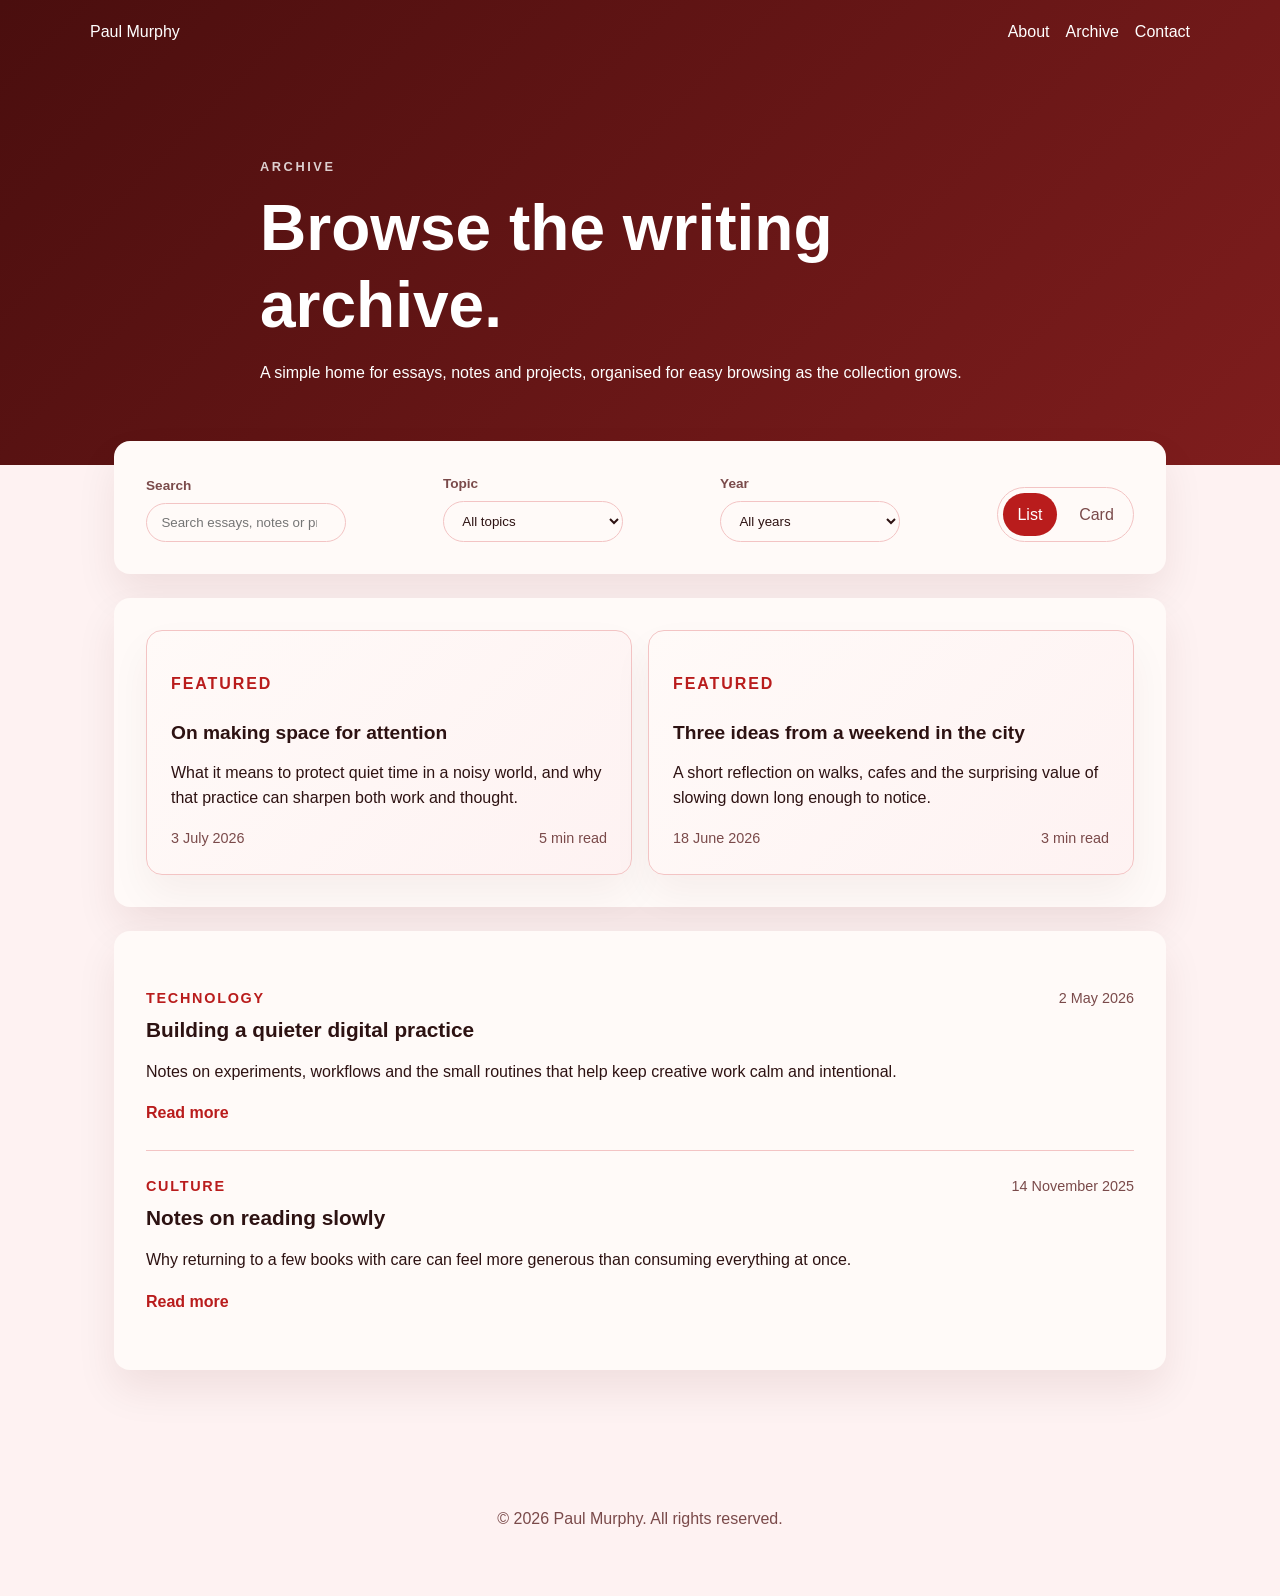
==== archive.html @ 60848991 "Add blog-style archive experience Co-authored-by: Copilot App <223556219+Copilot@users.noreply.githu" ====
<!doctype html>
<html lang="en">
  <head>
    <meta charset="UTF-8" />
    <meta name="viewport" content="width=device-width, initial-scale=1.0" />
    <meta name="description" content="Browse Paul Murphy's archive of essays, notes and projects." />
    <title>Archive | Paul Murphy</title>
    <link rel="icon" type="image/svg+xml" href="favicon.svg" />
    <link rel="stylesheet" href="styles.css" />
  </head>
  <body>
    <header class="archive-header">
      <nav class="top-nav archive-nav">
        <a href="index.html" class="brand">Paul Murphy</a>
        <div class="nav-links">
          <a href="index.html#about">About</a>
          <a href="archive.html" class="active">Archive</a>
          <a href="index.html#contact">Contact</a>
        </div>
      </nav>

      <div class="archive-intro">
        <p class="eyebrow">Archive</p>
        <h1>Browse the writing archive.</h1>
        <p>
          A simple home for essays, notes and projects, organised for easy browsing as the collection grows.
        </p>
      </div>
    </header>

    <main class="archive-page">
      <section class="archive-toolbar section">
        <div class="search-group">
          <label for="search-input">Search</label>
          <input id="search-input" type="search" placeholder="Search essays, notes or projects" />
        </div>
        <div class="filter-group">
          <label for="topic-filter">Topic</label>
          <select id="topic-filter">
            <option value="all">All topics</option>
            <option value="Culture">Culture</option>
            <option value="Creativity">Creativity</option>
            <option value="Technology">Technology</option>
          </select>
        </div>
        <div class="filter-group">
          <label for="year-filter">Year</label>
          <select id="year-filter">
            <option value="all">All years</option>
            <option value="2026">2026</option>
            <option value="2025">2025</option>
          </select>
        </div>
        <div class="view-toggle" role="group" aria-label="Choose archive view">
          <button class="view-btn active" data-view="list" type="button">List</button>
          <button class="view-btn" data-view="card" type="button">Card</button>
        </div>
      </section>

      <section id="featured-posts" class="featured-posts section" aria-label="Featured entries"></section>

      <section id="archive-list" class="archive-list section" data-view="list">
        <div id="archive-items" class="archive-items"></div>
      </section>
    </main>

    <footer>
      <p>© 2026 Paul Murphy. All rights reserved.</p>
    </footer>

    <script src="script.js"></script>
  </body>
</html>
---- styles.css ----
:root {
  color-scheme: light;
  --bg: #4a0e0e;
  --bg-soft: #7f1d1d;
  --surface: #fffaf8;
  --surface-alt: #fef2f2;
  --text: #2d1212;
  --muted: #7a4a4a;
  --accent: #b91c1c;
  --accent-dark: #7f1d1d;
  --border: #f3c4c4;
  --header-bg: rgba(255, 255, 255, 0);
  --header-text: #ffffff;
}

* {
  box-sizing: border-box;
}

html {
  scroll-behavior: smooth;
}

body {
  margin: 0;
  font-family: Inter, "Segoe UI", Roboto, Arial, sans-serif;
  line-height: 1.6;
  color: var(--text);
  background: var(--surface-alt);
}

img {
  max-width: 100%;
  display: block;
}

.hero {
  position: relative;
  min-height: 100vh;
  display: flex;
  flex-direction: column;
  justify-content: flex-start;
  padding: 0 1.5rem 4rem;
  color: white;
  overflow: hidden;
  background:
    linear-gradient(135deg, rgba(74, 14, 14, 0.82) 0%, rgba(127, 29, 29, 0.78) 100%),
    url("https://images.unsplash.com/photo-1495020689067-958852a7765e?auto=format&fit=crop&w=1600&q=80") center/cover no-repeat;
}

.hero::after {
  content: "";
  position: absolute;
  inset: 0;
  background: linear-gradient(180deg, rgba(0, 0, 0, 0.2) 0%, rgba(0, 0, 0, 0.35) 100%);
  pointer-events: none;
}

.top-nav {
  position: sticky;
  top: 0;
  z-index: 10;
  display: flex;
  justify-content: space-between;
  align-items: center;
  max-width: 1100px;
  width: 100%;
  margin: 0 auto;
  padding: 1.2rem 0;
  background: var(--header-bg);
  color: var(--header-text);
  transition: background 180ms ease, color 180ms ease, box-shadow 180ms ease;
}

body.scrolled .top-nav {
  background: rgba(255, 255, 255, 0.96);
  color: var(--accent-dark);
  box-shadow: 0 8px 24px rgba(74, 14, 14, 0.1);
}

.brand,
.nav-links a {
  color: inherit;
  text-decoration: none;
}

.nav-links {
  display: flex;
  gap: 1rem;
}

.hero-content {
  position: relative;
  z-index: 1;
  max-width: 760px;
  margin: auto 0;
  text-align: left;
  padding-top: 3rem;
}

.eyebrow {
  text-transform: uppercase;
  letter-spacing: 0.2em;
  font-size: 0.8rem;
  font-weight: 700;
  opacity: 0.8;
}

h1,
h2,
h3 {
  line-height: 1.2;
}

h1 {
  font-size: clamp(2.4rem, 5vw, 4rem);
  margin: 0.3rem 0 1rem;
}

.hero-copy {
  font-size: 1.1rem;
  max-width: 650px;
  margin: 0 0 2rem;
  color: rgba(255, 255, 255, 0.92);
}

.hero-actions {
  display: flex;
  justify-content: flex-start;
  gap: 1rem;
  flex-wrap: wrap;
}

.button {
  display: inline-block;
  padding: 0.8rem 1.2rem;
  border-radius: 999px;
  text-decoration: none;
  font-weight: 600;
  transition: transform 120ms ease, background 120ms ease;
}

.button:hover {
  transform: translateY(-1px);
}

.button.primary {
  background: white;
  color: var(--accent-dark);
}

.button.secondary {
  background: rgba(255, 255, 255, 0.16);
  color: white;
  border: 1px solid rgba(255, 255, 255, 0.24);
}

main {
  max-width: 1100px;
  margin: -2rem auto 0;
  padding: 0 1.5rem 4rem;
  position: relative;
  z-index: 2;
}

.archive-header {
  background: linear-gradient(135deg, var(--bg) 0%, var(--bg-soft) 100%);
  color: white;
  padding: 0 1.5rem 4rem;
}

.archive-nav {
  max-width: 1100px;
  margin: 0 auto;
}

.archive-intro {
  max-width: 760px;
  margin: 3rem auto 0;
  padding-top: 2rem;
}

.archive-page {
  margin: 0 auto;
  padding: 0 1.5rem 4rem;
}

.archive-toolbar {
  display: flex;
  flex-wrap: wrap;
  gap: 1rem;
  align-items: end;
  justify-content: space-between;
  margin-top: -1.5rem;
}
 
.search-group,
.filter-group {
  display: flex;
  flex-direction: column;
  gap: 0.35rem;
  min-width: 180px;
}
 
.search-group label,
.filter-group label {
  font-size: 0.85rem;
  font-weight: 600;
  color: var(--muted);
}
 
.search-group input,
.filter-group select {
  border: 1px solid var(--border);
  border-radius: 999px;
  padding: 0.7rem 0.9rem;
  background: var(--surface);
  color: var(--text);
}
 
.view-toggle {
  display: inline-flex;
  gap: 0.5rem;
  padding: 0.3rem;
  border: 1px solid var(--border);
  border-radius: 999px;
  background: var(--surface);
}
 
.view-btn {
  border: none;
  background: transparent;
  color: var(--muted);
  padding: 0.55rem 0.9rem;
  border-radius: 999px;
  cursor: pointer;
  font: inherit;
}
 
.view-btn.active {
  background: var(--accent);
  color: white;
}
 
.featured-posts {
  display: grid;
  gap: 1rem;
  grid-template-columns: repeat(2, minmax(0, 1fr));
}
 
.featured-card {
  background: linear-gradient(135deg, rgba(255, 250, 248, 0.96) 0%, rgba(254, 242, 242, 0.96) 100%);
  border: 1px solid var(--border);
  border-radius: 1rem;
  padding: 1.5rem;
  box-shadow: 0 20px 40px rgba(74, 14, 14, 0.05);
}
 
.featured-card h3 {
  margin: 0.5rem 0 0.6rem;
  font-size: 1.2rem;
}
 
.archive-items {
  display: flex;
  flex-direction: column;
  gap: 0;
}
 
.archive-list[data-view="list"] .archive-item {
  display: block;
  padding: 1.5rem 0;
  border-bottom: 1px solid var(--border);
}
 
.archive-list[data-view="list"] .archive-item:last-child {
  border-bottom: none;
}
 
.archive-list[data-view="card"] .archive-items {
  display: grid;
  grid-template-columns: repeat(2, minmax(0, 1fr));
  gap: 1rem;
}
 
.archive-list[data-view="card"] .archive-item {
  background: var(--surface);
  border: 1px solid var(--border);
  border-radius: 1rem;
  padding: 1.5rem;
  box-shadow: 0 20px 40px rgba(74, 14, 14, 0.06);
}
 
.archive-item h2 {
  margin: 0.5rem 0 0.6rem;
  font-size: 1.3rem;
}
 
.archive-meta {
  display: flex;
  justify-content: space-between;
  gap: 1rem;
  color: var(--muted);
  font-size: 0.9rem;
}
 
.archive-tag {
  display: inline-flex;
  align-items: center;
  gap: 0.25rem;
  font-weight: 700;
  text-transform: uppercase;
  letter-spacing: 0.12em;
  color: var(--accent);
}
 
.text-link {
  color: var(--accent);
  font-weight: 600;
  text-decoration: none;
}
 
.empty-state {
  padding: 1.5rem 0;
  color: var(--muted);
}

.section {
  background: var(--surface);
  padding: 2rem;
  border-radius: 1rem;
  box-shadow: 0 20px 40px rgba(74, 14, 14, 0.08);
  margin-bottom: 1.5rem;
}

.cards {
  display: grid;
  grid-template-columns: repeat(3, minmax(0, 1fr));
  gap: 1rem;
  padding: 0;
  background: transparent;
  box-shadow: none;
}

.card {
  background: var(--surface);
  padding: 2rem;
  border-radius: 1rem;
  box-shadow: 0 20px 40px rgba(74, 14, 14, 0.08);
}

.contact {
  margin-bottom: 0;
}

footer {
  text-align: center;
  padding: 2rem 1.5rem 3rem;
  color: var(--muted);
}

@media (max-width: 768px) {
  .hero {
    padding: 0 1rem 3rem;
  }

  .top-nav {
    flex-direction: column;
    gap: 0.8rem;
    align-items: flex-start;
  }

  .nav-links {
    gap: 0.75rem;
    flex-wrap: wrap;
  }

  .hero-content {
    padding-top: 2rem;
  }

  .cards {
    grid-template-columns: 1fr;
  }

  .section {
    padding: 1.5rem;
  }
}
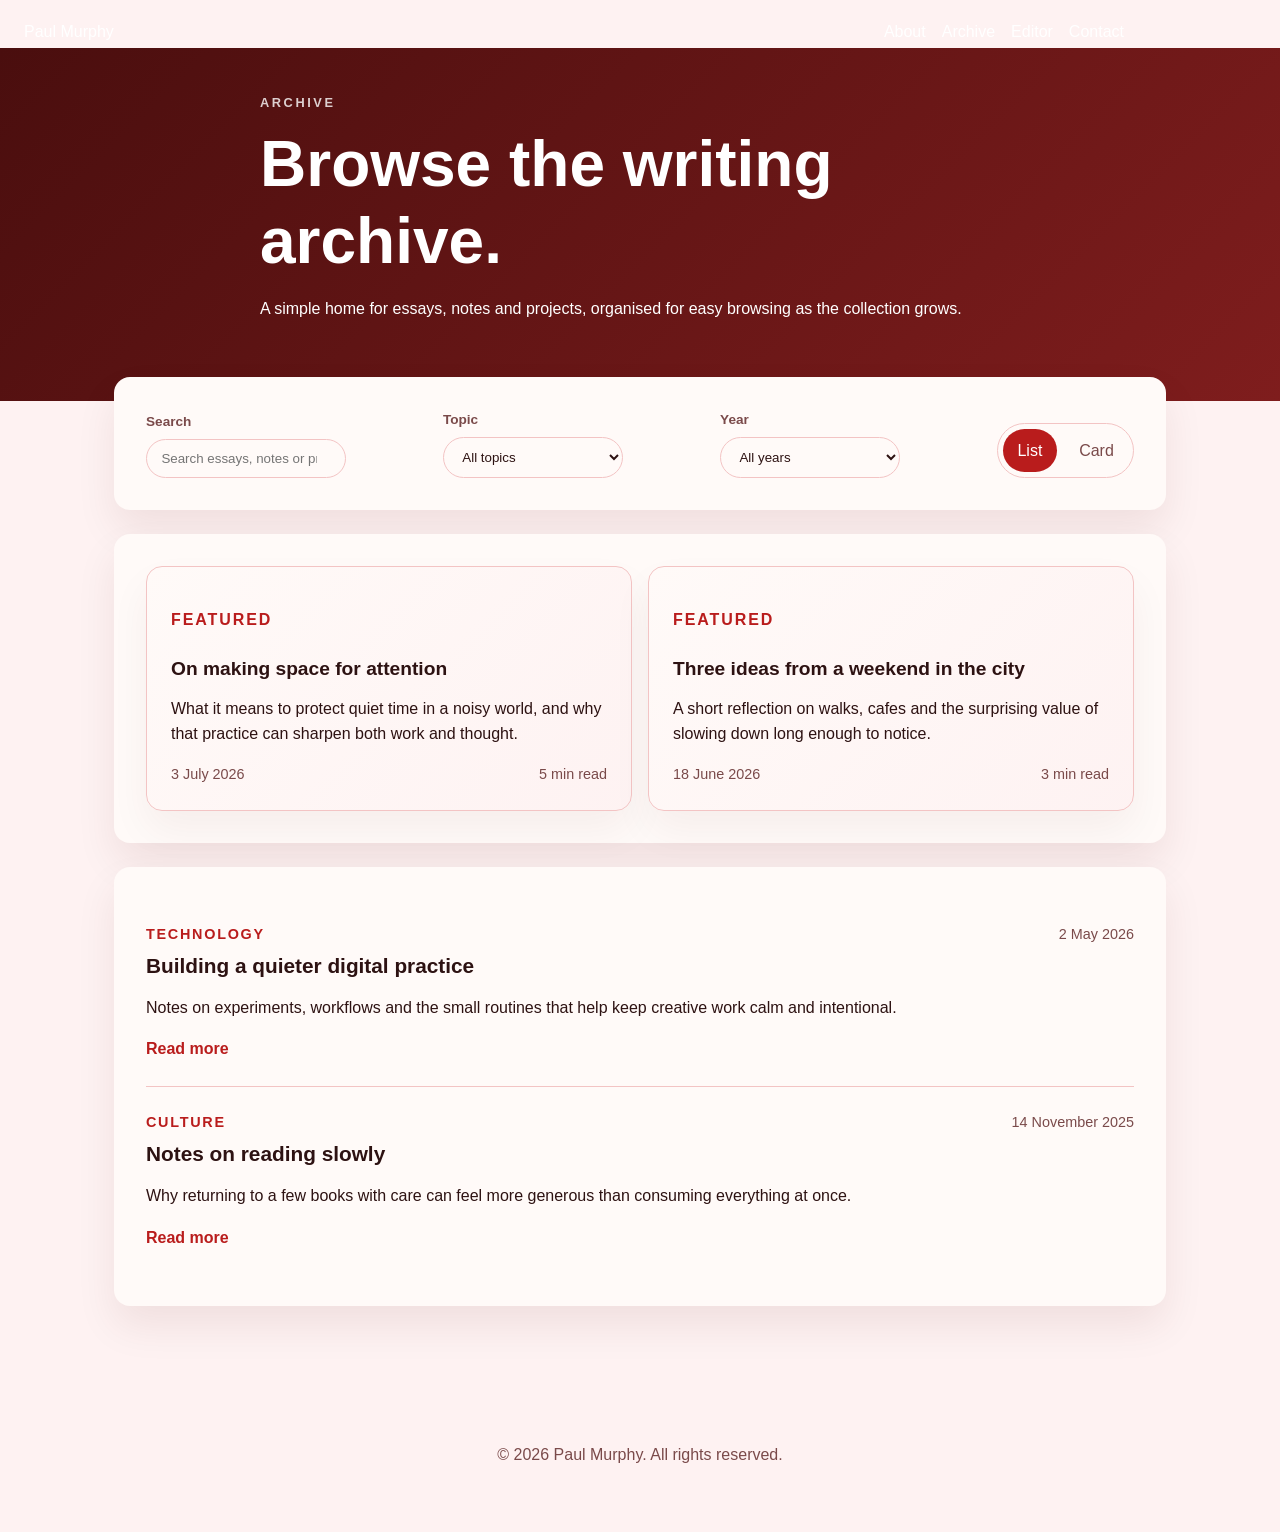
==== commit 4db24d2d: "Add WYSIWYG editor and post pages Co-authored-by: Copilot App <223556219+Copilot@users.noreply.githu" ====
--- a/archive.html
+++ b/archive.html
@@ -15,6 +15,7 @@
         <div class="nav-links">
           <a href="index.html#about">About</a>
           <a href="archive.html" class="active">Archive</a>
+          <a href="editor.html">Editor</a>
           <a href="index.html#contact">Contact</a>
         </div>
       </nav>
--- a/styles.css
+++ b/styles.css
@@ -57,7 +57,7 @@
 }
 
 .top-nav {
-  position: sticky;
+  position: fixed;
   top: 0;
   z-index: 10;
   display: flex;
@@ -386,4 +386,210 @@
   .section {
     padding: 1.5rem;
   }
-}
+
+  .editor-shell {
+    grid-template-columns: 1fr;
+  }
+
+  .editor-sidebar {
+    order: 2;
+  }
+}
+
+.editor-page .archive-header {
+  min-height: auto;
+}
+
+.editor-shell {
+  display: grid;
+  grid-template-columns: minmax(260px, 320px) 1fr;
+  gap: 1.5rem;
+  max-width: 1300px;
+  margin: 0 auto;
+  padding: 2rem 1.5rem 4rem;
+}
+
+.editor-sidebar,
+.editor-workspace {
+  display: flex;
+  flex-direction: column;
+  gap: 1rem;
+}
+
+.editor-sidebar-actions {
+  display: flex;
+  gap: 0.75rem;
+  flex-wrap: wrap;
+}
+
+.full-width {
+  width: 100%;
+}
+
+.entry-list {
+  display: flex;
+  flex-direction: column;
+  gap: 0.8rem;
+}
+
+.entry-list h3 {
+  margin: 0.4rem 0 0.2rem;
+  font-size: 0.9rem;
+  text-transform: uppercase;
+  letter-spacing: 0.16em;
+  color: var(--muted);
+}
+
+.entry-group {
+  display: flex;
+  flex-direction: column;
+  gap: 0.5rem;
+}
+
+.entry-card {
+  border: 1px solid var(--border);
+  background: var(--surface);
+  border-radius: 0.9rem;
+  padding: 0.85rem 1rem;
+  text-align: left;
+  cursor: pointer;
+  display: flex;
+  flex-direction: column;
+  gap: 0.2rem;
+  color: var(--text);
+}
+
+.entry-card.active {
+  border-color: var(--accent);
+  box-shadow: 0 10px 24px rgba(185, 28, 28, 0.14);
+}
+
+.entry-card span {
+  color: var(--muted);
+  font-size: 0.85rem;
+}
+
+.editor-toolbar {
+  display: flex;
+  flex-wrap: wrap;
+  gap: 0.5rem;
+  padding: 0.75rem;
+  border: 1px solid var(--border);
+  border-radius: 999px;
+  background: var(--surface);
+}
+
+.editor-toolbar button {
+  border: none;
+  background: var(--surface-alt);
+  border-radius: 999px;
+  padding: 0.55rem 0.9rem;
+  cursor: pointer;
+  font: inherit;
+  color: var(--accent-dark);
+}
+
+.editor-form-grid {
+  display: grid;
+  grid-template-columns: repeat(2, minmax(0, 1fr));
+  gap: 1rem;
+}
+
+.editor-field {
+  display: flex;
+  flex-direction: column;
+  gap: 0.45rem;
+  font-weight: 600;
+  color: var(--muted);
+}
+
+.editor-field input,
+.editor-field textarea,
+.editor-field select {
+  border: 1px solid var(--border);
+  border-radius: 0.8rem;
+  padding: 0.8rem 0.95rem;
+  font: inherit;
+  color: var(--text);
+  background: var(--surface);
+}
+
+.checkbox-field {
+  flex-direction: row;
+  align-items: center;
+  gap: 0.6rem;
+  min-height: 3rem;
+  padding-top: 1.75rem;
+}
+
+.checkbox-field input {
+  width: auto;
+  margin: 0;
+}
+
+.content-editor {
+  min-height: 260px;
+  border: 1px solid var(--border);
+  border-radius: 1rem;
+  padding: 1rem;
+  background: var(--surface);
+  color: var(--text);
+  outline: none;
+}
+
+.content-editor:focus {
+  border-color: var(--accent);
+  box-shadow: 0 0 0 3px rgba(185, 28, 28, 0.12);
+}
+
+.editor-actions {
+  display: flex;
+  flex-wrap: wrap;
+  gap: 0.75rem;
+  align-items: center;
+}
+
+.editor-status {
+  margin: 0;
+  color: var(--muted);
+  font-size: 0.95rem;
+}
+
+.editor-status[data-tone='success'] {
+  color: var(--accent);
+}
+
+.preview-card {
+  border: 1px solid var(--border);
+  border-radius: 1rem;
+  padding: 1.25rem;
+  background: var(--surface-alt);
+}
+
+.preview-article {
+  display: flex;
+  flex-direction: column;
+  gap: 0.7rem;
+}
+
+.preview-content {
+  color: var(--text);
+}
+
+.post-body {
+  display: flex;
+  flex-direction: column;
+  gap: 0.8rem;
+  margin-top: 1rem;
+}
+
+.post-body p,
+.post-body ul,
+.post-body ol {
+  margin: 0;
+}
+
+.post-body h2,
+.post-body h3 {
+  margin: 0.25rem 0 0;
+}
